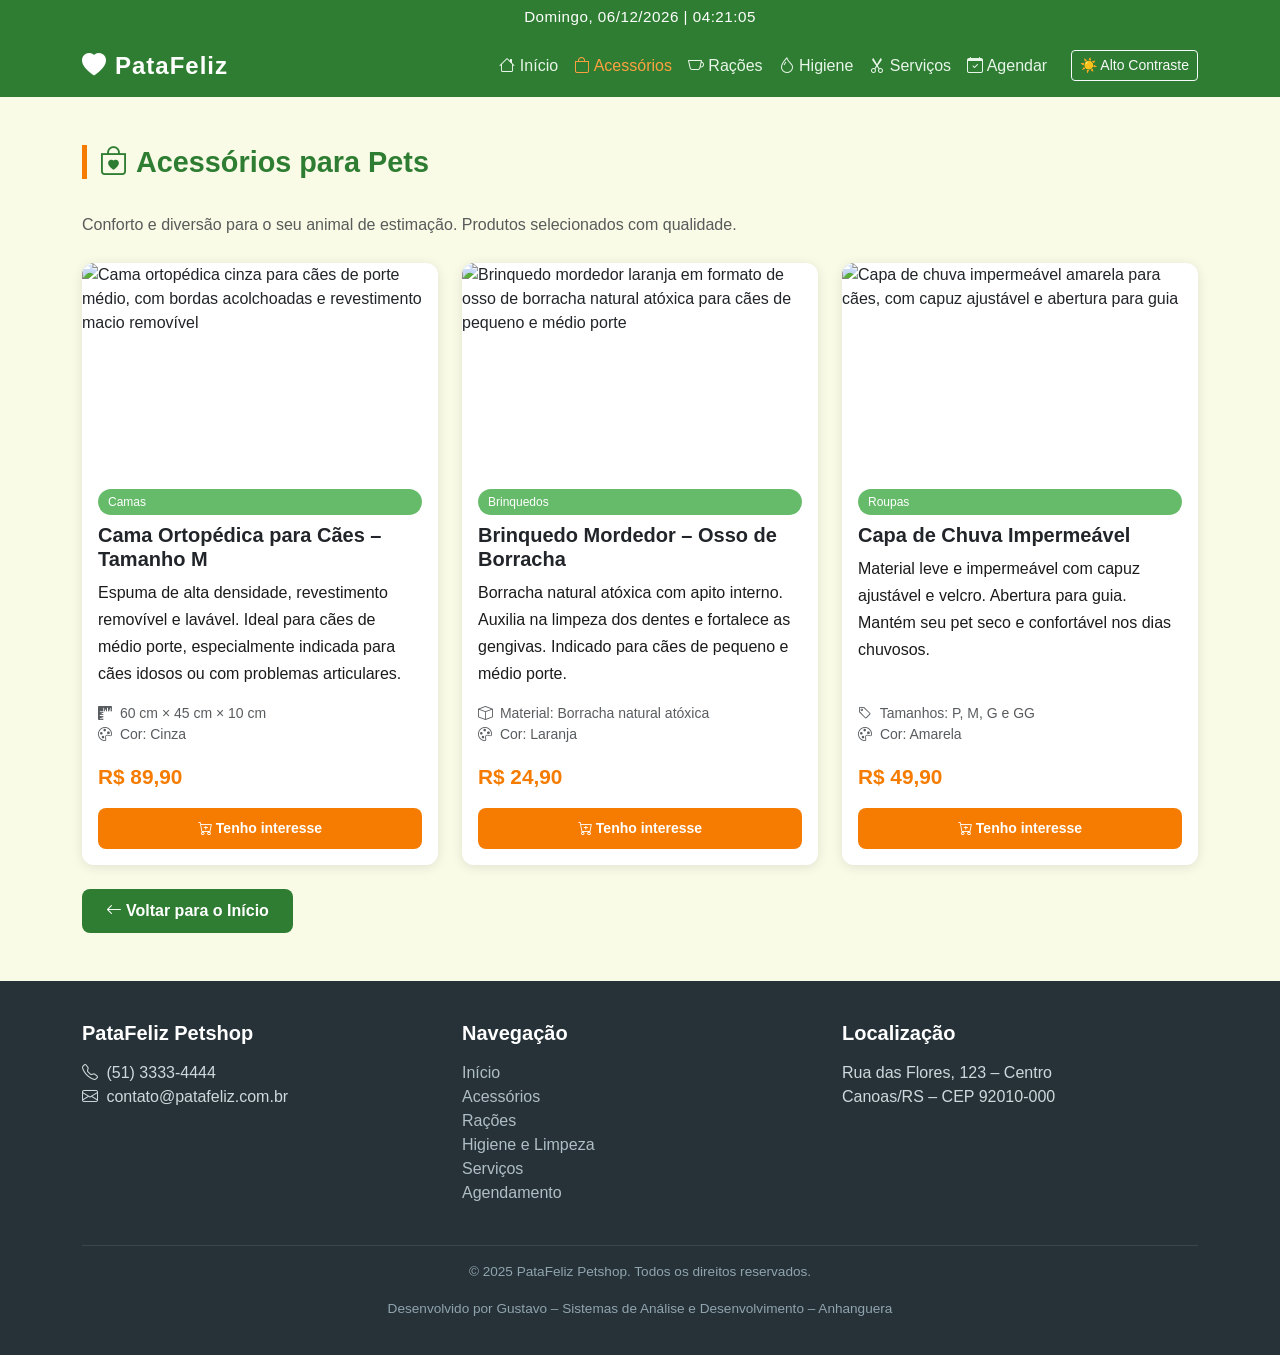
==== acessorios.html @ 33a2a7a7 "Add files via upload" ====
<!DOCTYPE html>
<html lang="pt-BR">
<head>
  <meta charset="UTF-8">
  <meta name="viewport" content="width=device-width, initial-scale=1.0">
  <title>Acessórios – PataFeliz Petshop</title>
  <link href="https://cdn.jsdelivr.net/npm/bootstrap@5.3.3/dist/css/bootstrap.min.css" rel="stylesheet">
  <link href="https://cdn.jsdelivr.net/npm/bootstrap-icons@1.11.3/font/bootstrap-icons.css" rel="stylesheet">
  <link rel="stylesheet" href="style.css">
</head>
<body>

  <a href="#conteudo-principal" class="skip-link">Pular para o conteúdo principal</a>
  <div id="relogio-banner" aria-live="polite" aria-label="Data e hora atuais">Carregando...</div>

  <!-- NAVBAR -->
  <nav class="navbar navbar-expand-lg navbar-patafeliz" aria-label="Menu principal de navegação">
    <div class="container">
      <a class="navbar-brand" href="index.html">
        <i class="bi bi-heart-fill me-2" aria-hidden="true"></i>PataFeliz
      </a>
      <button class="navbar-toggler" type="button" data-bs-toggle="collapse" data-bs-target="#menuPrincipal"
              aria-controls="menuPrincipal" aria-expanded="false" aria-label="Abrir menu de navegação">
        <span class="navbar-toggler-icon"></span>
      </button>
      <div class="collapse navbar-collapse" id="menuPrincipal">
        <ul class="navbar-nav ms-auto">
          <li class="nav-item"><a class="nav-link" href="index.html"><i class="bi bi-house" aria-hidden="true"></i> Início</a></li>
          <li class="nav-item"><a class="nav-link active" aria-current="page" href="acessorios.html"><i class="bi bi-bag" aria-hidden="true"></i> Acessórios</a></li>
          <li class="nav-item"><a class="nav-link" href="racoes.html"><i class="bi bi-cup" aria-hidden="true"></i> Rações</a></li>
          <li class="nav-item"><a class="nav-link" href="higiene.html"><i class="bi bi-droplet" aria-hidden="true"></i> Higiene</a></li>
          <li class="nav-item"><a class="nav-link" href="servicos.html"><i class="bi bi-scissors" aria-hidden="true"></i> Serviços</a></li>
          <li class="nav-item"><a class="nav-link" href="cadastro.html"><i class="bi bi-calendar-check" aria-hidden="true"></i> Agendar</a></li>
        </ul>
        <button id="btn-contraste" class="btn btn-sm btn-outline-light ms-3" onclick="toggleAltoContraste()" aria-pressed="false" title="Ativar alto contraste">☀️ Alto Contraste</button>
      </div>
    </div>
  </nav>

  <main id="conteudo-principal" class="container py-5">

    <h1 class="titulo-secao">
      <i class="bi bi-bag-heart me-2" aria-hidden="true"></i>Acessórios para Pets
    </h1>
    <p class="text-muted mb-4 texto-acessivel">Conforto e diversão para o seu animal de estimação. Produtos selecionados com qualidade.</p>

    <!-- CARDS DE PRODUTOS -->
    <div class="row g-4">

      <!-- PRODUTO 1 -->
      <div class="col-md-4">
        <article class="card card-produto h-100" aria-label="Produto: Cama Ortopédica para Cães">
          <img src="https://images.unsplash.com/photo-1601758125946-6ec2ef64daf8?w=600&q=80"
               class="card-img-top"
               alt="Cama ortopédica cinza para cães de porte médio, com bordas acolchoadas e revestimento macio removível">
          <div class="card-body d-flex flex-column">
            <span class="badge-categoria mb-2">Camas</span>
            <h2 class="card-title h5 fw-bold">Cama Ortopédica para Cães – Tamanho M</h2>
            <p class="card-text texto-acessivel flex-grow-1">
              Espuma de alta densidade, revestimento removível e lavável. Ideal para cães de médio porte,
              especialmente indicada para cães idosos ou com problemas articulares.
            </p>
            <ul class="list-unstyled text-muted small mb-3">
              <li><i class="bi bi-rulers me-1" aria-hidden="true"></i> 60 cm × 45 cm × 10 cm</li>
              <li><i class="bi bi-palette me-1" aria-hidden="true"></i> Cor: Cinza</li>
            </ul>
            <p class="preco-produto">R$ 89,90</p>
            <a href="cadastro.html" class="btn btn-patafeliz btn-sm mt-auto" aria-label="Agendar compra da Cama Ortopédica">
              <i class="bi bi-cart-plus me-1" aria-hidden="true"></i>Tenho interesse
            </a>
          </div>
        </article>
      </div>

      <!-- PRODUTO 2 -->
      <div class="col-md-4">
        <article class="card card-produto h-100" aria-label="Produto: Brinquedo Mordedor Osso de Borracha">
          <img src="https://images.unsplash.com/photo-1535294435445-d7249524ef2e?w=600&q=80"
               class="card-img-top"
               alt="Brinquedo mordedor laranja em formato de osso de borracha natural atóxica para cães de pequeno e médio porte">
          <div class="card-body d-flex flex-column">
            <span class="badge-categoria mb-2">Brinquedos</span>
            <h2 class="card-title h5 fw-bold">Brinquedo Mordedor – Osso de Borracha</h2>
            <p class="card-text texto-acessivel flex-grow-1">
              Borracha natural atóxica com apito interno. Auxilia na limpeza dos dentes e fortalece as gengivas.
              Indicado para cães de pequeno e médio porte.
            </p>
            <ul class="list-unstyled text-muted small mb-3">
              <li><i class="bi bi-box me-1" aria-hidden="true"></i> Material: Borracha natural atóxica</li>
              <li><i class="bi bi-palette me-1" aria-hidden="true"></i> Cor: Laranja</li>
            </ul>
            <p class="preco-produto">R$ 24,90</p>
            <a href="cadastro.html" class="btn btn-patafeliz btn-sm mt-auto" aria-label="Agendar compra do Brinquedo Mordedor">
              <i class="bi bi-cart-plus me-1" aria-hidden="true"></i>Tenho interesse
            </a>
          </div>
        </article>
      </div>

      <!-- PRODUTO 3 -->
      <div class="col-md-4">
        <article class="card card-produto h-100" aria-label="Produto: Capa de Chuva Impermeável para Cães">
          <img src="https://images.unsplash.com/photo-1576201836106-db1758fd1c97?w=600&q=80"
               class="card-img-top"
               alt="Capa de chuva impermeável amarela para cães, com capuz ajustável e abertura para guia">
          <div class="card-body d-flex flex-column">
            <span class="badge-categoria mb-2">Roupas</span>
            <h2 class="card-title h5 fw-bold">Capa de Chuva Impermeável</h2>
            <p class="card-text texto-acessivel flex-grow-1">
              Material leve e impermeável com capuz ajustável e velcro. Abertura para guia.
              Mantém seu pet seco e confortável nos dias chuvosos.
            </p>
            <ul class="list-unstyled text-muted small mb-3">
              <li><i class="bi bi-tag me-1" aria-hidden="true"></i> Tamanhos: P, M, G e GG</li>
              <li><i class="bi bi-palette me-1" aria-hidden="true"></i> Cor: Amarela</li>
            </ul>
            <p class="preco-produto">R$ 49,90</p>
            <a href="cadastro.html" class="btn btn-patafeliz btn-sm mt-auto" aria-label="Agendar compra da Capa de Chuva">
              <i class="bi bi-cart-plus me-1" aria-hidden="true"></i>Tenho interesse
            </a>
          </div>
        </article>
      </div>

    </div>

    <div class="mt-4">
      <a href="index.html" class="btn btn-patafeliz-verde" aria-label="Voltar para a página inicial">
        <i class="bi bi-arrow-left me-1" aria-hidden="true"></i>Voltar para o Início
      </a>
    </div>

  </main>

  <!-- RODAPÉ -->
  <footer role="contentinfo">
    <div class="container">
      <div class="row">
        <div class="col-md-4">
          <h5>PataFeliz Petshop</h5>
          <p><i class="bi bi-telephone me-1" aria-hidden="true"></i> (51) 3333-4444<br>
             <i class="bi bi-envelope me-1" aria-hidden="true"></i> contato@patafeliz.com.br</p>
        </div>
        <div class="col-md-4">
          <h5>Navegação</h5>
          <ul class="list-unstyled">
            <li><a href="index.html">Início</a></li>
            <li><a href="acessorios.html">Acessórios</a></li>
            <li><a href="racoes.html">Rações</a></li>
            <li><a href="higiene.html">Higiene e Limpeza</a></li>
            <li><a href="servicos.html">Serviços</a></li>
            <li><a href="cadastro.html">Agendamento</a></li>
          </ul>
        </div>
        <div class="col-md-4">
          <h5>Localização</h5>
          <address>Rua das Flores, 123 – Centro<br>Canoas/RS – CEP 92010-000</address>
        </div>
      </div>
      <div class="linha-rodape">
        <p>&copy; 2025 PataFeliz Petshop. Todos os direitos reservados.</p>
        <p>Desenvolvido por Gustavo – Sistemas de Análise e Desenvolvimento – Anhanguera</p>
      </div>
    </div>
  </footer>

  <script src="https://cdn.jsdelivr.net/npm/bootstrap@5.3.3/dist/js/bootstrap.bundle.min.js"></script>
  <script src="scripts.js"></script>
</body>
</html>
---- style.css ----
/* ============================================================
   style.css – PataFeliz Petshop | Fase 2
   Autor: Gustavo
   Descrição: Estilos globais do sistema web do petshop.
              Complementa o Bootstrap com identidade visual
              própria da marca PataFeliz.
   ============================================================ */

/* ---------- VARIÁVEIS DE COR ---------- */
:root {
  --verde-principal: #2e7d32;   /* Verde escuro – cor primária da marca */
  --verde-claro:     #66bb6a;   /* Verde médio – hover e destaques       */
  --laranja:         #f57c00;   /* Laranja – chamadas de ação (CTA)      */
  --laranja-claro:   #ffa040;   /* Laranja claro – hover do CTA          */
  --fundo-claro:     #f9fbe7;   /* Fundo suave esverdeado                */
  --texto-escuro:    #1b1b1b;   /* Texto principal                       */
  --cinza-rodape:    #263238;   /* Fundo do rodapé                       */
}

/* ---------- RESET E BASE ---------- */
body {
  font-family: 'Segoe UI', Arial, sans-serif;
  background-color: var(--fundo-claro);
  color: var(--texto-escuro);
  margin: 0;
  padding: 0;
}

/* ---------- NAVBAR CUSTOMIZADA ---------- */
.navbar-patafeliz {
  background-color: var(--verde-principal);
}

/* Logo e nome no navbar */
.navbar-patafeliz .navbar-brand {
  font-size: 1.5rem;
  font-weight: 700;
  color: #fff !important;
  letter-spacing: 1px;
}

/* Links do menu */
.navbar-patafeliz .nav-link {
  color: #e8f5e9 !important;
  font-weight: 500;
  transition: color 0.2s;
}

.navbar-patafeliz .nav-link:hover,
.navbar-patafeliz .nav-link.active {
  color: var(--laranja-claro) !important;
}

/* Botão hamburguer no mobile */
.navbar-patafeliz .navbar-toggler {
  border-color: rgba(255,255,255,0.4);
}

/* ---------- HERO / CARROSSEL ---------- */
/* Altura mínima para imagens do carrossel */
.carousel-item img {
  height: 420px;
  object-fit: cover;
  filter: brightness(0.75);
}

/* Legenda sobre a imagem do carrossel */
.carousel-caption h5 {
  font-size: 1.8rem;
  font-weight: 700;
  text-shadow: 1px 1px 4px rgba(0,0,0,0.7);
}

.carousel-caption p {
  font-size: 1.1rem;
  text-shadow: 1px 1px 3px rgba(0,0,0,0.6);
}

/* ---------- SEÇÕES GERAIS ---------- */
section {
  padding: 48px 0;
}

/* Título de seção com linha decorativa */
.titulo-secao {
  font-size: 1.8rem;
  font-weight: 700;
  color: var(--verde-principal);
  border-left: 5px solid var(--laranja);
  padding-left: 12px;
  margin-bottom: 32px;
}

/* ---------- CARDS DE PRODUTO ---------- */
.card-produto {
  border: none;
  border-radius: 12px;
  box-shadow: 0 2px 12px rgba(0,0,0,0.10);
  transition: transform 0.2s, box-shadow 0.2s;
  height: 100%;
}

.card-produto:hover {
  transform: translateY(-5px);
  box-shadow: 0 6px 20px rgba(0,0,0,0.16);
}

/* Imagem do card com altura fixa */
.card-produto .card-img-top {
  height: 210px;
  object-fit: cover;
  border-radius: 12px 12px 0 0;
}

/* Badge de categoria no card */
.badge-categoria {
  background-color: var(--verde-claro);
  color: #fff;
  font-size: 0.75rem;
  border-radius: 20px;
  padding: 4px 10px;
}

/* Preço em destaque */
.preco-produto {
  font-size: 1.3rem;
  font-weight: 700;
  color: var(--laranja);
}

/* ---------- BOTÕES ---------- */
/* Botão primário laranja (CTA) */
.btn-patafeliz {
  background-color: var(--laranja);
  color: #fff;
  border: none;
  border-radius: 8px;
  font-weight: 600;
  padding: 10px 24px;
  transition: background-color 0.2s;
}

.btn-patafeliz:hover {
  background-color: var(--laranja-claro);
  color: #fff;
}

/* Botão secundário verde */
.btn-patafeliz-verde {
  background-color: var(--verde-principal);
  color: #fff;
  border: none;
  border-radius: 8px;
  font-weight: 600;
  padding: 10px 24px;
  transition: background-color 0.2s;
}

.btn-patafeliz-verde:hover {
  background-color: var(--verde-claro);
  color: #fff;
}

/* ---------- RELÓGIO / BANNER TEMPORAL ---------- */
#relogio-banner {
  background-color: var(--verde-principal);
  color: #fff;
  text-align: center;
  padding: 6px 0;
  font-size: 0.95rem;
  letter-spacing: 0.5px;
}

/* ---------- CARDS DE SERVIÇO ---------- */
.card-servico {
  border-left: 5px solid var(--verde-claro);
  border-radius: 10px;
  background: #fff;
  box-shadow: 0 2px 10px rgba(0,0,0,0.08);
  padding: 24px;
  margin-bottom: 24px;
  transition: border-color 0.2s;
}

.card-servico:hover {
  border-left-color: var(--laranja);
}

.card-servico h4 {
  color: var(--verde-principal);
  font-weight: 700;
}

/* Tabela de preços de serviços */
.tabela-servico th {
  background-color: var(--verde-principal);
  color: #fff;
}

/* ---------- FORMULÁRIO ---------- */
/* Título do formulário */
.form-titulo {
  font-size: 1.6rem;
  font-weight: 700;
  color: var(--verde-principal);
  margin-bottom: 8px;
}

/* Labels destacados */
.form-label {
  font-weight: 600;
  color: #333;
}

/* Campos do formulário com foco verde */
.form-control:focus,
.form-select:focus {
  border-color: var(--verde-claro);
  box-shadow: 0 0 0 0.2rem rgba(102, 187, 106, 0.25);
}

/* Separador de seção dentro do formulário */
.form-secao {
  background-color: #fff;
  border-radius: 12px;
  box-shadow: 0 2px 12px rgba(0,0,0,0.08);
  padding: 32px;
  margin-bottom: 28px;
}

.form-secao-titulo {
  font-size: 1.15rem;
  font-weight: 700;
  color: var(--verde-principal);
  border-bottom: 2px solid var(--verde-claro);
  padding-bottom: 8px;
  margin-bottom: 20px;
}

/* ---------- RODAPÉ ---------- */
footer {
  background-color: var(--cinza-rodape);
  color: #cfd8dc;
  padding: 40px 0 20px;
}

footer h5 {
  color: #fff;
  font-weight: 700;
  margin-bottom: 16px;
}

footer a {
  color: #b0bec5;
  text-decoration: none;
  transition: color 0.2s;
}

footer a:hover {
  color: var(--laranja-claro);
}

footer .linha-rodape {
  border-top: 1px solid #37474f;
  padding-top: 16px;
  margin-top: 24px;
  font-size: 0.85rem;
  color: #90a4ae;
  text-align: center;
}

/* ---------- ACESSIBILIDADE ---------- */
/* Foco visível para navegação por teclado */
a:focus,
button:focus,
input:focus,
select:focus,
textarea:focus {
  outline: 3px solid var(--laranja);
  outline-offset: 2px;
}

/* Texto de skip navigation (pular para conteúdo) */
.skip-link {
  position: absolute;
  top: -40px;
  left: 0;
  background: var(--laranja);
  color: #fff;
  padding: 8px 16px;
  z-index: 9999;
  font-weight: 700;
  border-radius: 0 0 8px 0;
  transition: top 0.2s;
}

.skip-link:focus {
  top: 0;
}

/* Alto contraste para textos importantes */
.texto-acessivel {
  font-size: 1rem;
  line-height: 1.7;
  color: #1b1b1b;
}

/* ---------- RESPONSIVIDADE EXTRA ---------- */
@media (max-width: 768px) {
  .carousel-item img {
    height: 220px;
  }

  .carousel-caption h5 {
    font-size: 1.1rem;
  }

  .titulo-secao {
    font-size: 1.4rem;
  }
}
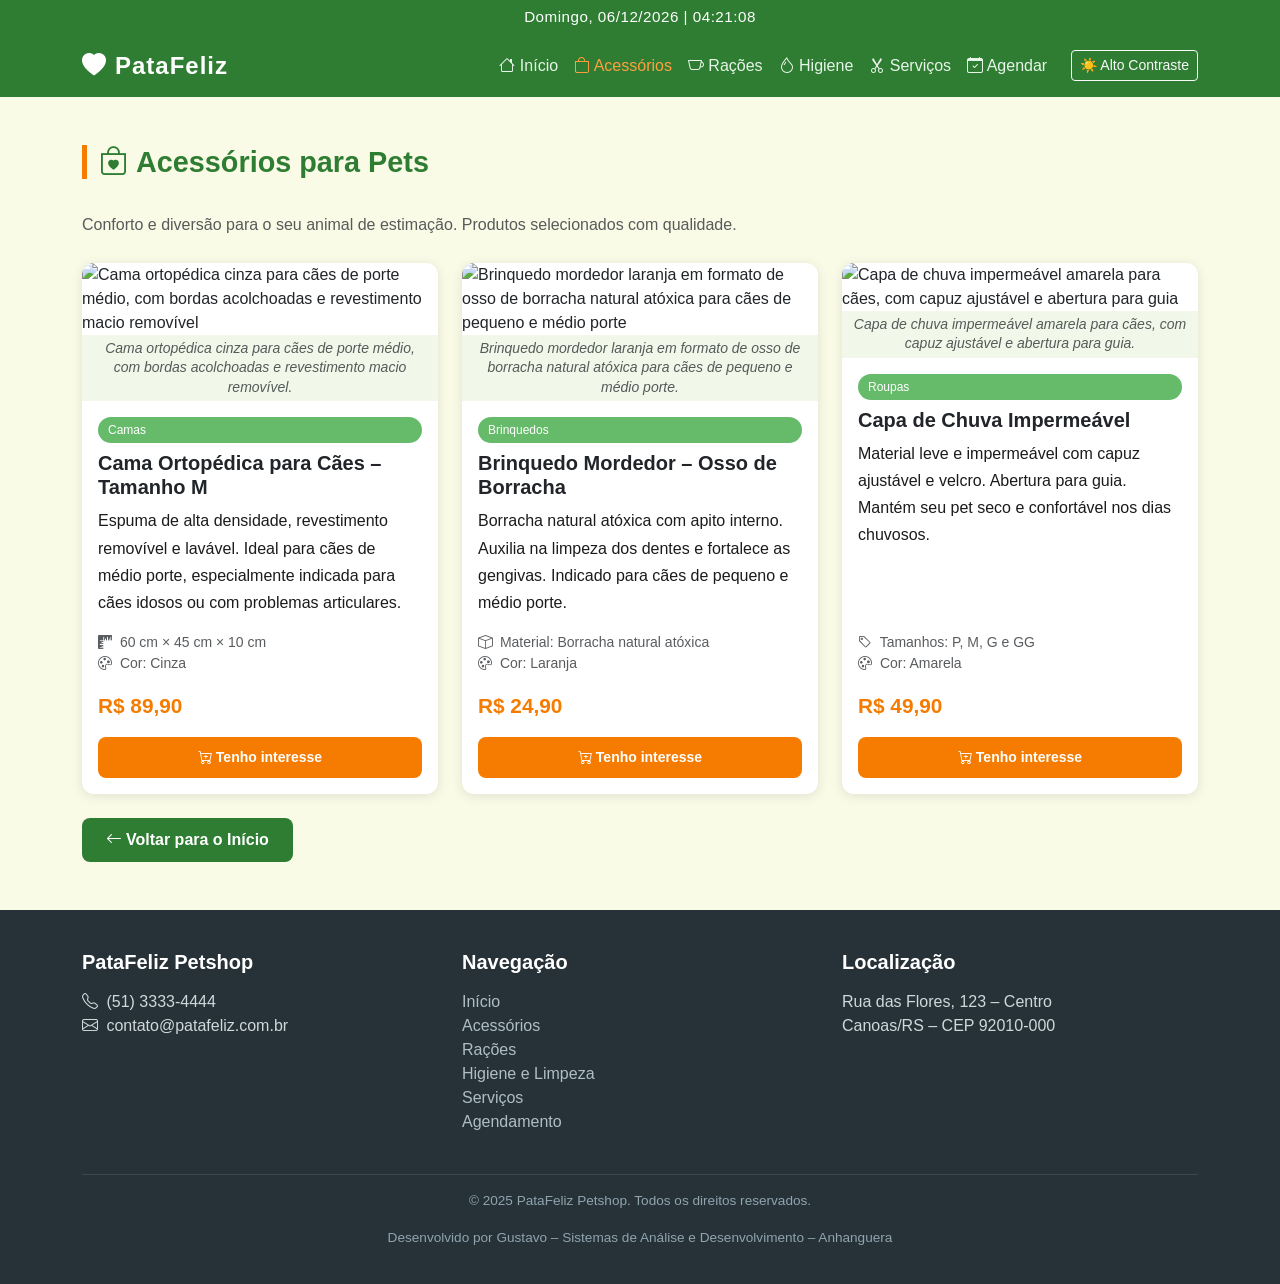
==== commit 8996a694: "Add files via upload" ====
--- a/acessorios.html
+++ b/acessorios.html
@@ -50,9 +50,15 @@
       <!-- PRODUTO 1 -->
       <div class="col-md-4">
         <article class="card card-produto h-100" aria-label="Produto: Cama Ortopédica para Cães">
-          <img src="https://images.unsplash.com/photo-1601758125946-6ec2ef64daf8?w=600&q=80"
-               class="card-img-top"
-               alt="Cama ortopédica cinza para cães de porte médio, com bordas acolchoadas e revestimento macio removível">
+          <!-- Acessibilidade: figure + figcaption tornam a audiodescrição visível na tela -->
+          <figure class="mb-0">
+            <img src="https://images.unsplash.com/photo-1601758125946-6ec2ef64daf8?w=600&q=80"
+                 class="card-img-top"
+                 alt="Cama ortopédica cinza para cães de porte médio, com bordas acolchoadas e revestimento macio removível">
+            <figcaption class="text-center text-muted small px-2 py-1" style="background:#f1f8e9;">
+              Cama ortopédica cinza para cães de porte médio, com bordas acolchoadas e revestimento macio removível.
+            </figcaption>
+          </figure>
           <div class="card-body d-flex flex-column">
             <span class="badge-categoria mb-2">Camas</span>
             <h2 class="card-title h5 fw-bold">Cama Ortopédica para Cães – Tamanho M</h2>
@@ -75,9 +81,14 @@
       <!-- PRODUTO 2 -->
       <div class="col-md-4">
         <article class="card card-produto h-100" aria-label="Produto: Brinquedo Mordedor Osso de Borracha">
-          <img src="https://images.unsplash.com/photo-1535294435445-d7249524ef2e?w=600&q=80"
-               class="card-img-top"
-               alt="Brinquedo mordedor laranja em formato de osso de borracha natural atóxica para cães de pequeno e médio porte">
+          <figure class="mb-0">
+            <img src="https://images.unsplash.com/photo-1535294435445-d7249524ef2e?w=600&q=80"
+                 class="card-img-top"
+                 alt="Brinquedo mordedor laranja em formato de osso de borracha natural atóxica para cães de pequeno e médio porte">
+            <figcaption class="text-center text-muted small px-2 py-1" style="background:#f1f8e9;">
+              Brinquedo mordedor laranja em formato de osso de borracha natural atóxica para cães de pequeno e médio porte.
+            </figcaption>
+          </figure>
           <div class="card-body d-flex flex-column">
             <span class="badge-categoria mb-2">Brinquedos</span>
             <h2 class="card-title h5 fw-bold">Brinquedo Mordedor – Osso de Borracha</h2>
@@ -100,9 +111,14 @@
       <!-- PRODUTO 3 -->
       <div class="col-md-4">
         <article class="card card-produto h-100" aria-label="Produto: Capa de Chuva Impermeável para Cães">
-          <img src="https://images.unsplash.com/photo-1576201836106-db1758fd1c97?w=600&q=80"
-               class="card-img-top"
-               alt="Capa de chuva impermeável amarela para cães, com capuz ajustável e abertura para guia">
+          <figure class="mb-0">
+            <img src="https://images.unsplash.com/photo-1576201836106-db1758fd1c97?w=600&q=80"
+                 class="card-img-top"
+                 alt="Capa de chuva impermeável amarela para cães, com capuz ajustável e abertura para guia">
+            <figcaption class="text-center text-muted small px-2 py-1" style="background:#f1f8e9;">
+              Capa de chuva impermeável amarela para cães, com capuz ajustável e abertura para guia.
+            </figcaption>
+          </figure>
           <div class="card-body d-flex flex-column">
             <span class="badge-categoria mb-2">Roupas</span>
             <h2 class="card-title h5 fw-bold">Capa de Chuva Impermeável</h2>
--- a/style.css
+++ b/style.css
@@ -269,6 +269,23 @@
   text-align: center;
 }
 
+/* ---------- FIGURE / FIGCAPTION (AUDIODESCRIÇÃO) ---------- */
+/* Acessibilidade: exibe a descrição da imagem visivelmente abaixo de cada foto */
+figure {
+  margin: 0;
+}
+
+figcaption {
+  font-size: 0.78rem;
+  color: #555;
+  background-color: #f1f8e9;
+  padding: 4px 10px;
+  border-bottom-left-radius: 0;
+  border-bottom-right-radius: 0;
+  font-style: italic;
+  line-height: 1.4;
+}
+
 /* ---------- ACESSIBILIDADE ---------- */
 /* Foco visível para navegação por teclado */
 a:focus,
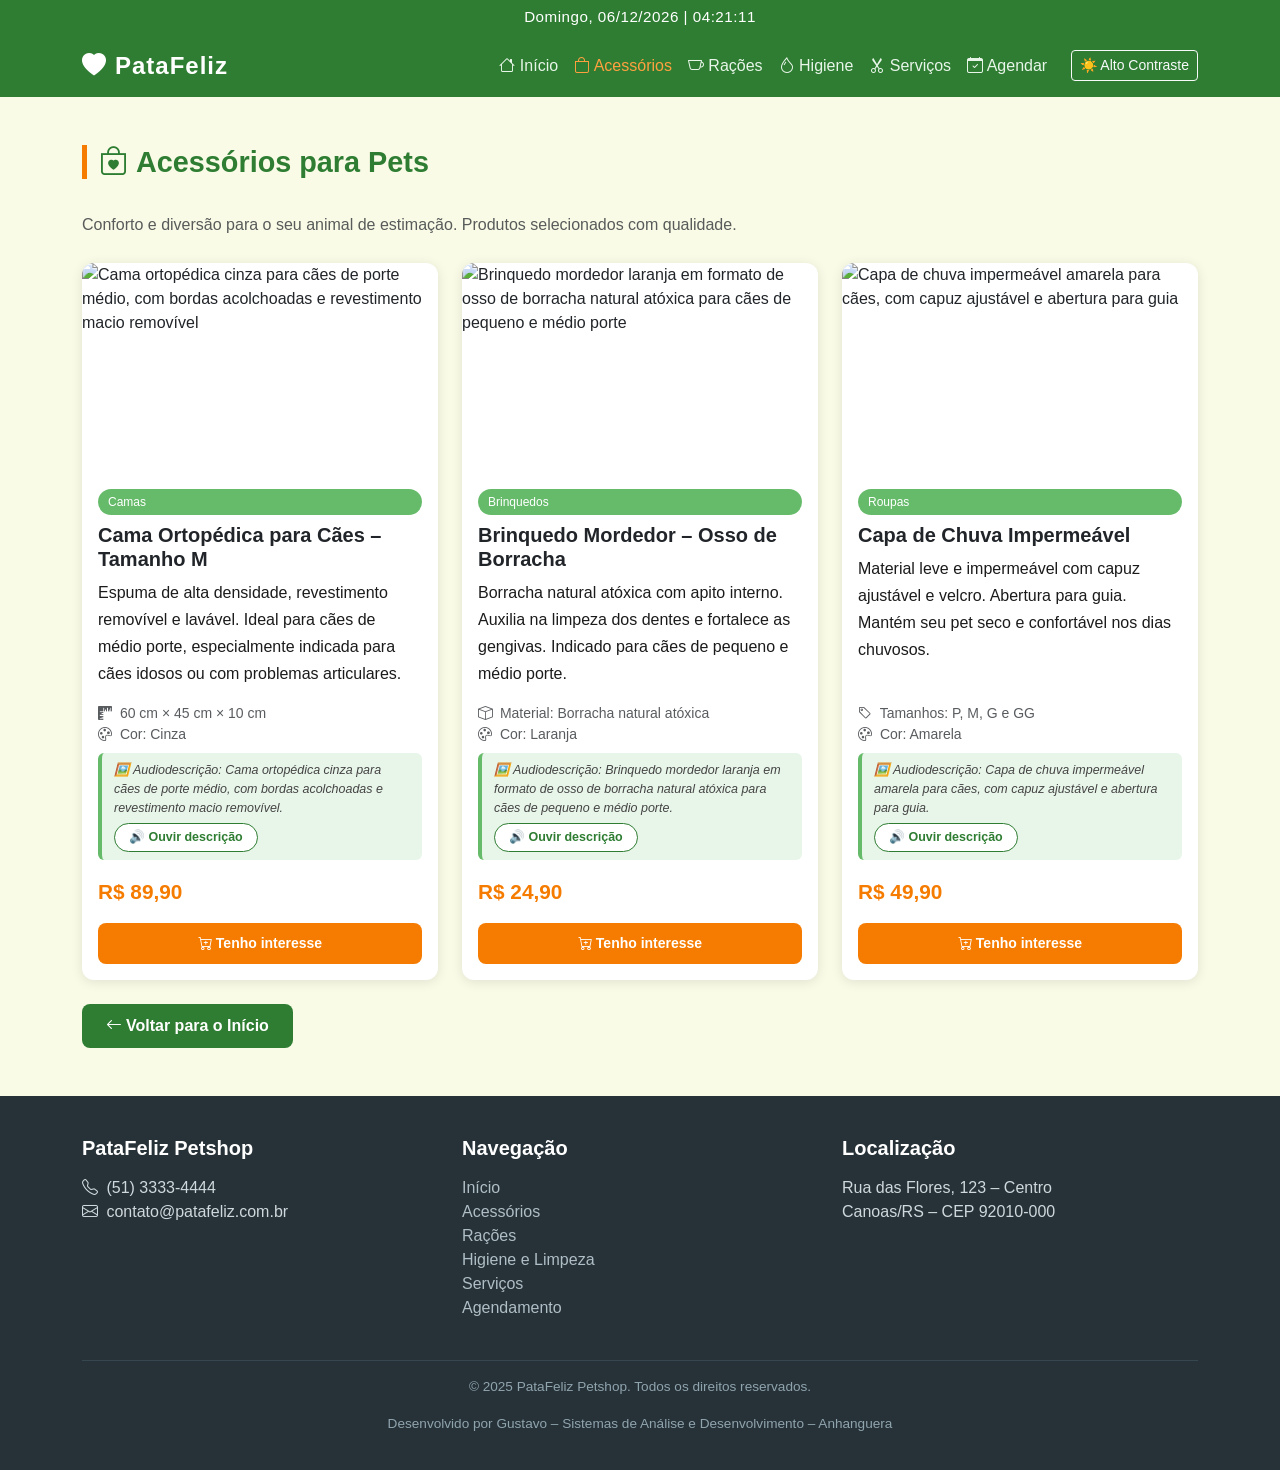
==== commit 445e8915: "Add files via upload" ====
--- a/acessorios.html
+++ b/acessorios.html
@@ -44,21 +44,14 @@
     </h1>
     <p class="text-muted mb-4 texto-acessivel">Conforto e diversão para o seu animal de estimação. Produtos selecionados com qualidade.</p>
 
-    <!-- CARDS DE PRODUTOS -->
     <div class="row g-4">
 
       <!-- PRODUTO 1 -->
       <div class="col-md-4">
         <article class="card card-produto h-100" aria-label="Produto: Cama Ortopédica para Cães">
-          <!-- Acessibilidade: figure + figcaption tornam a audiodescrição visível na tela -->
-          <figure class="mb-0">
-            <img src="https://images.unsplash.com/photo-1601758125946-6ec2ef64daf8?w=600&q=80"
-                 class="card-img-top"
-                 alt="Cama ortopédica cinza para cães de porte médio, com bordas acolchoadas e revestimento macio removível">
-            <figcaption class="text-center text-muted small px-2 py-1" style="background:#f1f8e9;">
-              Cama ortopédica cinza para cães de porte médio, com bordas acolchoadas e revestimento macio removível.
-            </figcaption>
-          </figure>
+          <img src="https://images.unsplash.com/photo-1601758125946-6ec2ef64daf8?w=600&q=80"
+               class="card-img-top"
+               alt="Cama ortopédica cinza para cães de porte médio, com bordas acolchoadas e revestimento macio removível">
           <div class="card-body d-flex flex-column">
             <span class="badge-categoria mb-2">Camas</span>
             <h2 class="card-title h5 fw-bold">Cama Ortopédica para Cães – Tamanho M</h2>
@@ -66,11 +59,18 @@
               Espuma de alta densidade, revestimento removível e lavável. Ideal para cães de médio porte,
               especialmente indicada para cães idosos ou com problemas articulares.
             </p>
-            <ul class="list-unstyled text-muted small mb-3">
+            <ul class="list-unstyled text-muted small mb-2">
               <li><i class="bi bi-rulers me-1" aria-hidden="true"></i> 60 cm × 45 cm × 10 cm</li>
               <li><i class="bi bi-palette me-1" aria-hidden="true"></i> Cor: Cinza</li>
             </ul>
-            <p class="preco-produto">R$ 89,90</p>
+            <!-- Acessibilidade: audiodescrição visível e botão de leitura em voz alta (Aula 10) -->
+            <div class="audiodesc-box">
+              <span class="audiodesc-texto">🖼️ <em>Audiodescrição:</em> Cama ortopédica cinza para cães de porte médio, com bordas acolchoadas e revestimento macio removível.</span>
+              <button class="btn-audiodesc" onclick="lerDescricao('Cama ortopédica cinza para cães de porte médio, com bordas acolchoadas e revestimento macio removível.')" aria-label="Ouvir audiodescrição da imagem da cama ortopédica">
+                🔊 Ouvir descrição
+              </button>
+            </div>
+            <p class="preco-produto mt-2">R$ 89,90</p>
             <a href="cadastro.html" class="btn btn-patafeliz btn-sm mt-auto" aria-label="Agendar compra da Cama Ortopédica">
               <i class="bi bi-cart-plus me-1" aria-hidden="true"></i>Tenho interesse
             </a>
@@ -81,14 +81,9 @@
       <!-- PRODUTO 2 -->
       <div class="col-md-4">
         <article class="card card-produto h-100" aria-label="Produto: Brinquedo Mordedor Osso de Borracha">
-          <figure class="mb-0">
-            <img src="https://images.unsplash.com/photo-1535294435445-d7249524ef2e?w=600&q=80"
-                 class="card-img-top"
-                 alt="Brinquedo mordedor laranja em formato de osso de borracha natural atóxica para cães de pequeno e médio porte">
-            <figcaption class="text-center text-muted small px-2 py-1" style="background:#f1f8e9;">
-              Brinquedo mordedor laranja em formato de osso de borracha natural atóxica para cães de pequeno e médio porte.
-            </figcaption>
-          </figure>
+          <img src="https://images.unsplash.com/photo-1535294435445-d7249524ef2e?w=600&q=80"
+               class="card-img-top"
+               alt="Brinquedo mordedor laranja em formato de osso de borracha natural atóxica para cães de pequeno e médio porte">
           <div class="card-body d-flex flex-column">
             <span class="badge-categoria mb-2">Brinquedos</span>
             <h2 class="card-title h5 fw-bold">Brinquedo Mordedor – Osso de Borracha</h2>
@@ -96,11 +91,18 @@
               Borracha natural atóxica com apito interno. Auxilia na limpeza dos dentes e fortalece as gengivas.
               Indicado para cães de pequeno e médio porte.
             </p>
-            <ul class="list-unstyled text-muted small mb-3">
+            <ul class="list-unstyled text-muted small mb-2">
               <li><i class="bi bi-box me-1" aria-hidden="true"></i> Material: Borracha natural atóxica</li>
               <li><i class="bi bi-palette me-1" aria-hidden="true"></i> Cor: Laranja</li>
             </ul>
-            <p class="preco-produto">R$ 24,90</p>
+            <!-- Acessibilidade: audiodescrição visível e botão de leitura em voz alta (Aula 10) -->
+            <div class="audiodesc-box">
+              <span class="audiodesc-texto">🖼️ <em>Audiodescrição:</em> Brinquedo mordedor laranja em formato de osso de borracha natural atóxica para cães de pequeno e médio porte.</span>
+              <button class="btn-audiodesc" onclick="lerDescricao('Brinquedo mordedor laranja em formato de osso de borracha natural atóxica para cães de pequeno e médio porte.')" aria-label="Ouvir audiodescrição do brinquedo mordedor">
+                🔊 Ouvir descrição
+              </button>
+            </div>
+            <p class="preco-produto mt-2">R$ 24,90</p>
             <a href="cadastro.html" class="btn btn-patafeliz btn-sm mt-auto" aria-label="Agendar compra do Brinquedo Mordedor">
               <i class="bi bi-cart-plus me-1" aria-hidden="true"></i>Tenho interesse
             </a>
@@ -111,14 +113,9 @@
       <!-- PRODUTO 3 -->
       <div class="col-md-4">
         <article class="card card-produto h-100" aria-label="Produto: Capa de Chuva Impermeável para Cães">
-          <figure class="mb-0">
-            <img src="https://images.unsplash.com/photo-1576201836106-db1758fd1c97?w=600&q=80"
-                 class="card-img-top"
-                 alt="Capa de chuva impermeável amarela para cães, com capuz ajustável e abertura para guia">
-            <figcaption class="text-center text-muted small px-2 py-1" style="background:#f1f8e9;">
-              Capa de chuva impermeável amarela para cães, com capuz ajustável e abertura para guia.
-            </figcaption>
-          </figure>
+          <img src="https://images.unsplash.com/photo-1576201836106-db1758fd1c97?w=600&q=80"
+               class="card-img-top"
+               alt="Capa de chuva impermeável amarela para cães, com capuz ajustável e abertura para guia">
           <div class="card-body d-flex flex-column">
             <span class="badge-categoria mb-2">Roupas</span>
             <h2 class="card-title h5 fw-bold">Capa de Chuva Impermeável</h2>
@@ -126,11 +123,18 @@
               Material leve e impermeável com capuz ajustável e velcro. Abertura para guia.
               Mantém seu pet seco e confortável nos dias chuvosos.
             </p>
-            <ul class="list-unstyled text-muted small mb-3">
+            <ul class="list-unstyled text-muted small mb-2">
               <li><i class="bi bi-tag me-1" aria-hidden="true"></i> Tamanhos: P, M, G e GG</li>
               <li><i class="bi bi-palette me-1" aria-hidden="true"></i> Cor: Amarela</li>
             </ul>
-            <p class="preco-produto">R$ 49,90</p>
+            <!-- Acessibilidade: audiodescrição visível e botão de leitura em voz alta (Aula 10) -->
+            <div class="audiodesc-box">
+              <span class="audiodesc-texto">🖼️ <em>Audiodescrição:</em> Capa de chuva impermeável amarela para cães, com capuz ajustável e abertura para guia.</span>
+              <button class="btn-audiodesc" onclick="lerDescricao('Capa de chuva impermeável amarela para cães, com capuz ajustável e abertura para guia.')" aria-label="Ouvir audiodescrição da capa de chuva">
+                🔊 Ouvir descrição
+              </button>
+            </div>
+            <p class="preco-produto mt-2">R$ 49,90</p>
             <a href="cadastro.html" class="btn btn-patafeliz btn-sm mt-auto" aria-label="Agendar compra da Capa de Chuva">
               <i class="bi bi-cart-plus me-1" aria-hidden="true"></i>Tenho interesse
             </a>
@@ -148,7 +152,6 @@
 
   </main>
 
-  <!-- RODAPÉ -->
   <footer role="contentinfo">
     <div class="container">
       <div class="row">
--- a/style.css
+++ b/style.css
@@ -269,21 +269,49 @@
   text-align: center;
 }
 
-/* ---------- FIGURE / FIGCAPTION (AUDIODESCRIÇÃO) ---------- */
-/* Acessibilidade: exibe a descrição da imagem visivelmente abaixo de cada foto */
-figure {
-  margin: 0;
-}
-
-figcaption {
+/* ---------- AUDIODESCRIÇÃO (Acessibilidade – Aula 10) ---------- */
+/* Caixa de audiodescrição visível abaixo dos dados do produto,
+   com texto descritivo e botão de leitura em voz alta via SpeechSynthesis */
+
+.audiodesc-box {
+  background-color: #e8f5e9;
+  border-left: 4px solid var(--verde-claro);
+  border-radius: 6px;
+  padding: 8px 12px;
+  margin-bottom: 8px;
   font-size: 0.78rem;
-  color: #555;
-  background-color: #f1f8e9;
-  padding: 4px 10px;
-  border-bottom-left-radius: 0;
-  border-bottom-right-radius: 0;
+  color: #444;
+  line-height: 1.5;
+}
+
+.audiodesc-texto {
+  display: block;
   font-style: italic;
-  line-height: 1.4;
+  margin-bottom: 6px;
+}
+
+/* Botão de audiodescrição */
+.btn-audiodesc {
+  display: inline-flex;
+  align-items: center;
+  gap: 4px;
+  padding: 4px 14px;
+  font-size: 0.78rem;
+  font-weight: 600;
+  font-style: normal;
+  color: var(--verde-principal);
+  background: #fff;
+  border: 1.5px solid var(--verde-principal);
+  border-radius: 20px;
+  cursor: pointer;
+  transition: background 0.2s, color 0.2s;
+}
+
+.btn-audiodesc:hover,
+.btn-audiodesc:focus {
+  background: var(--verde-principal);
+  color: #fff;
+  outline: none;
 }
 
 /* ---------- ACESSIBILIDADE ---------- */
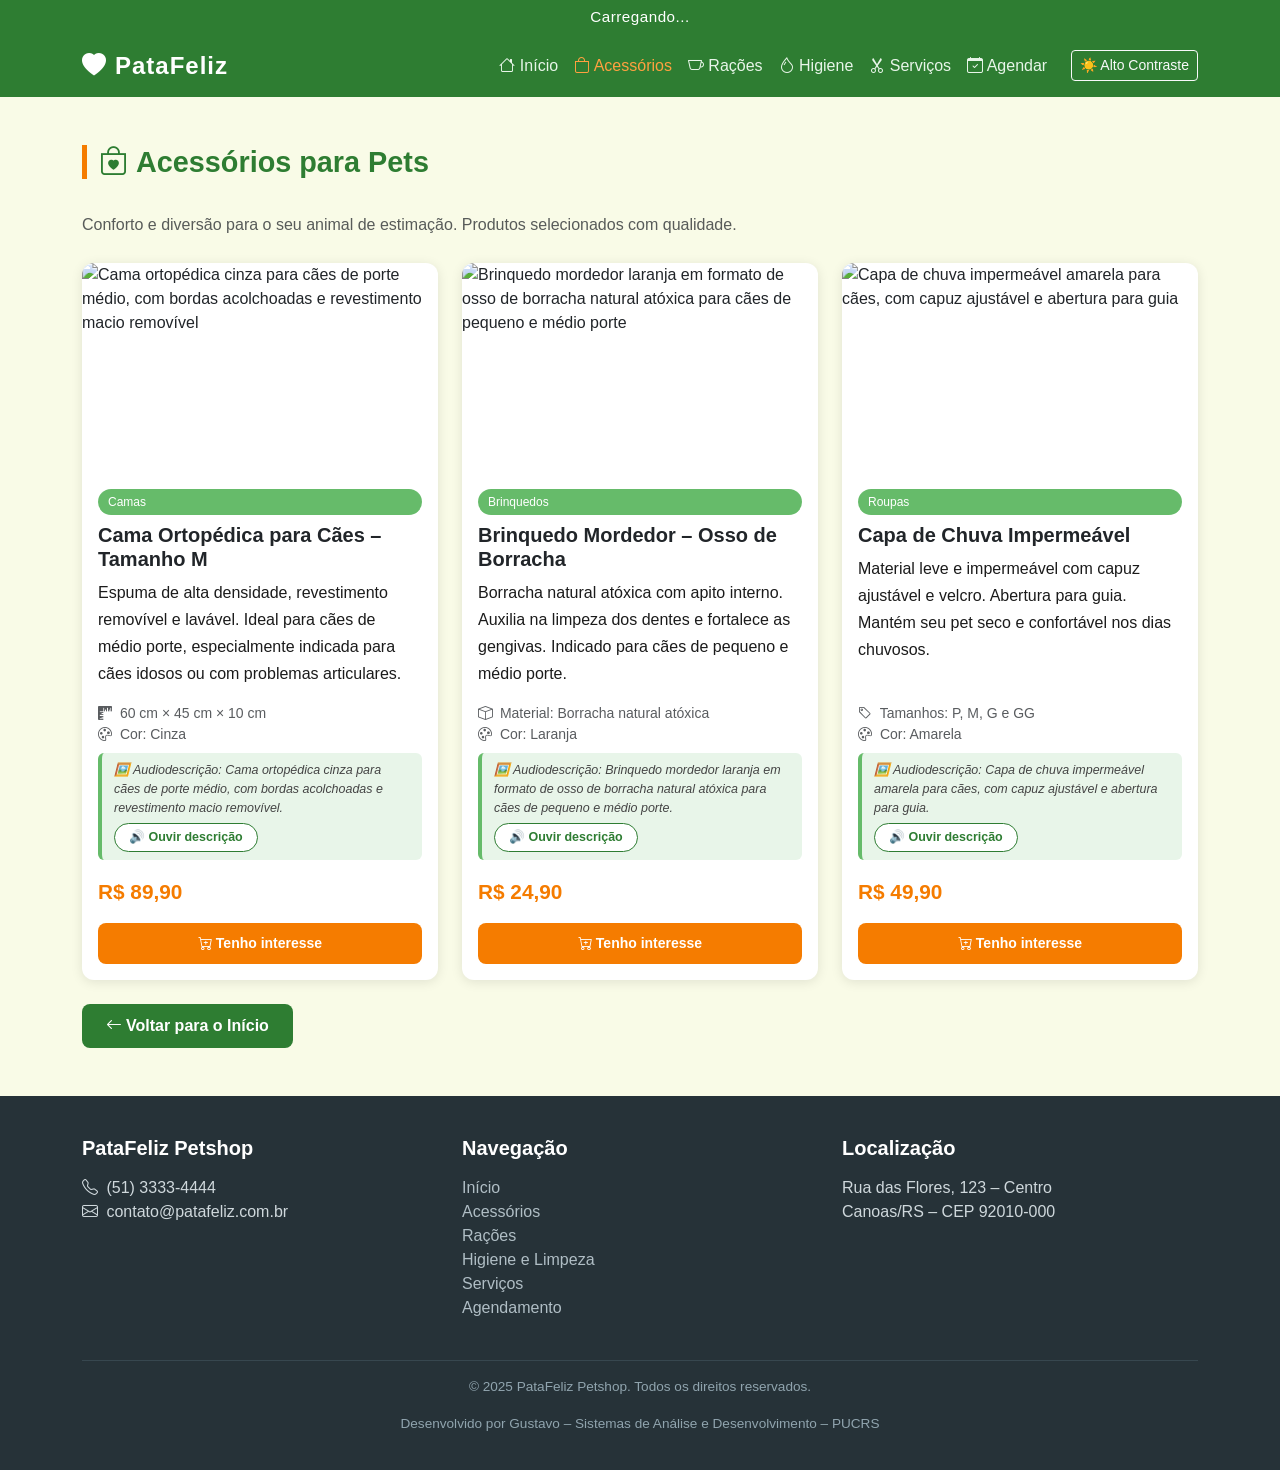
==== commit 883726b4: "Add files via upload" ====
--- a/acessorios.html
+++ b/acessorios.html
@@ -178,7 +178,7 @@
       </div>
       <div class="linha-rodape">
         <p>&copy; 2025 PataFeliz Petshop. Todos os direitos reservados.</p>
-        <p>Desenvolvido por Gustavo – Sistemas de Análise e Desenvolvimento – Anhanguera</p>
+        <p>Desenvolvido por Gustavo – Sistemas de Análise e Desenvolvimento – PUCRS</p>
       </div>
     </div>
   </footer>
